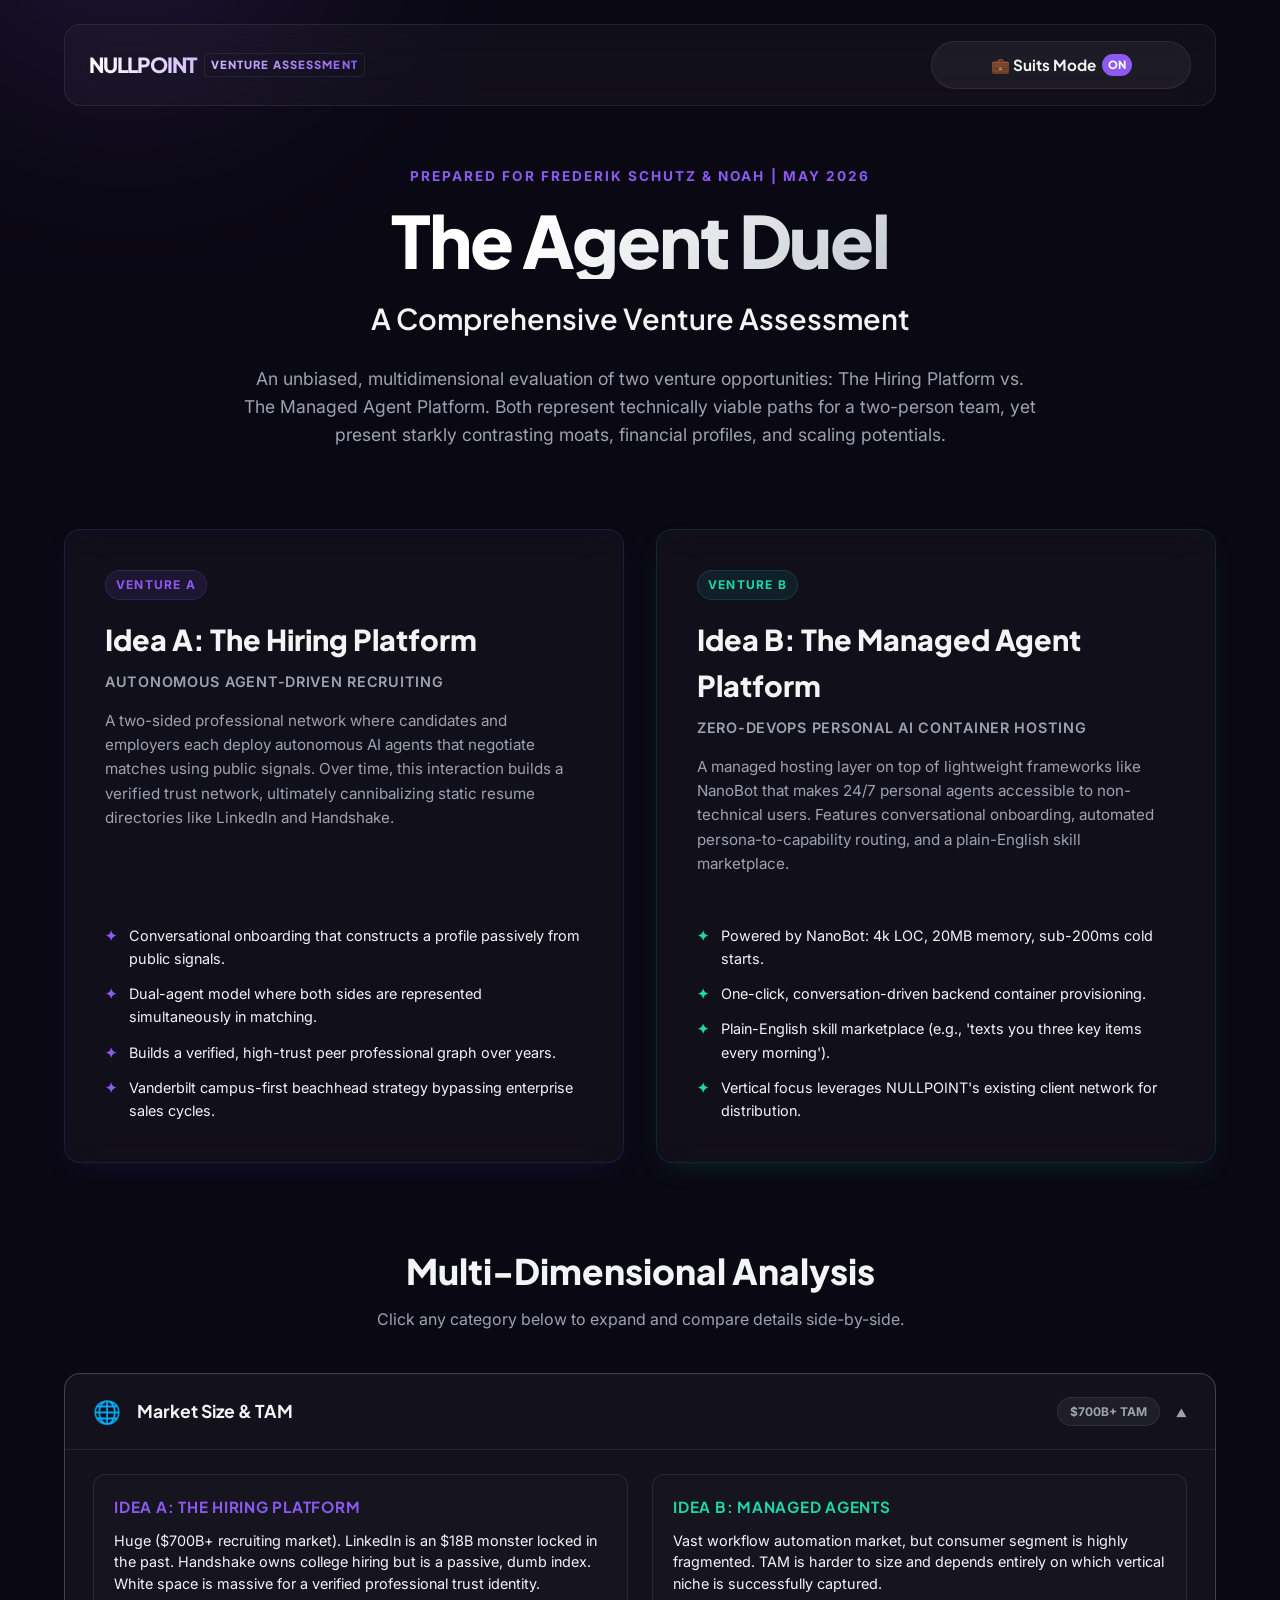
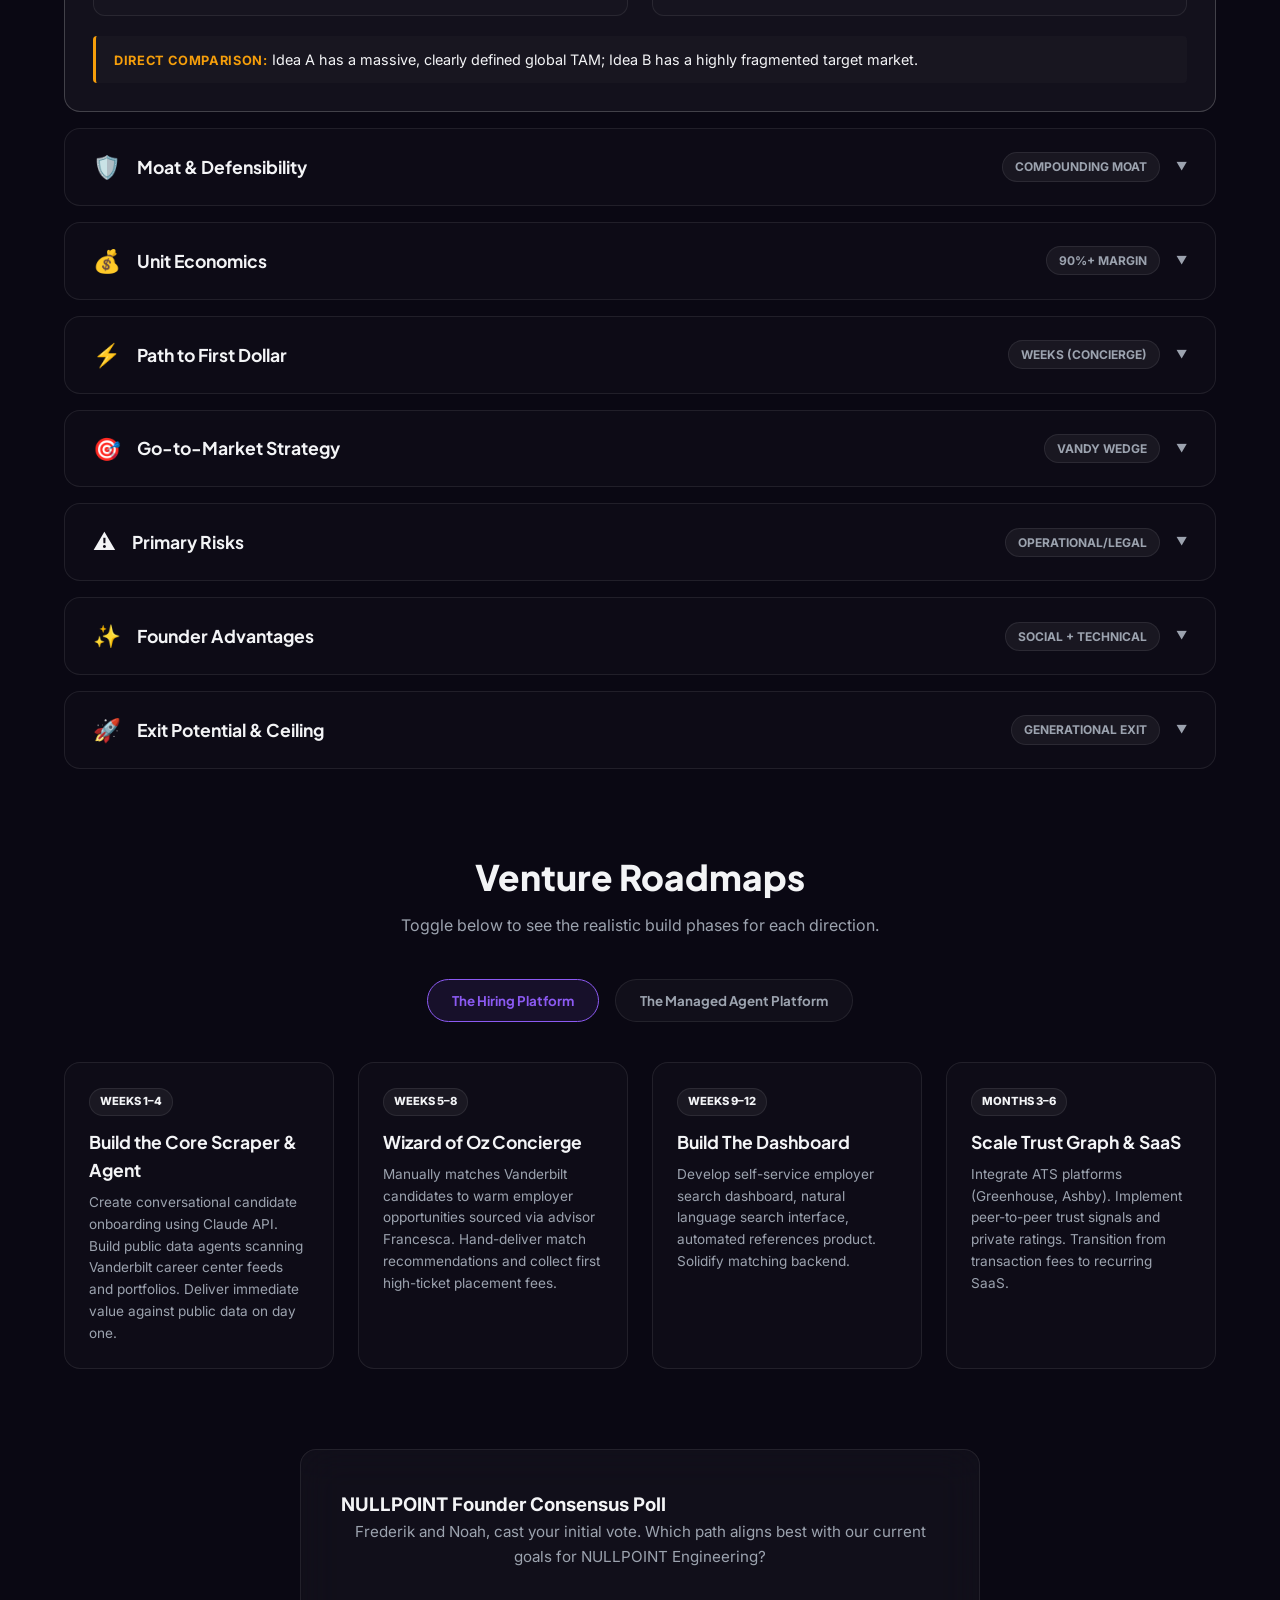
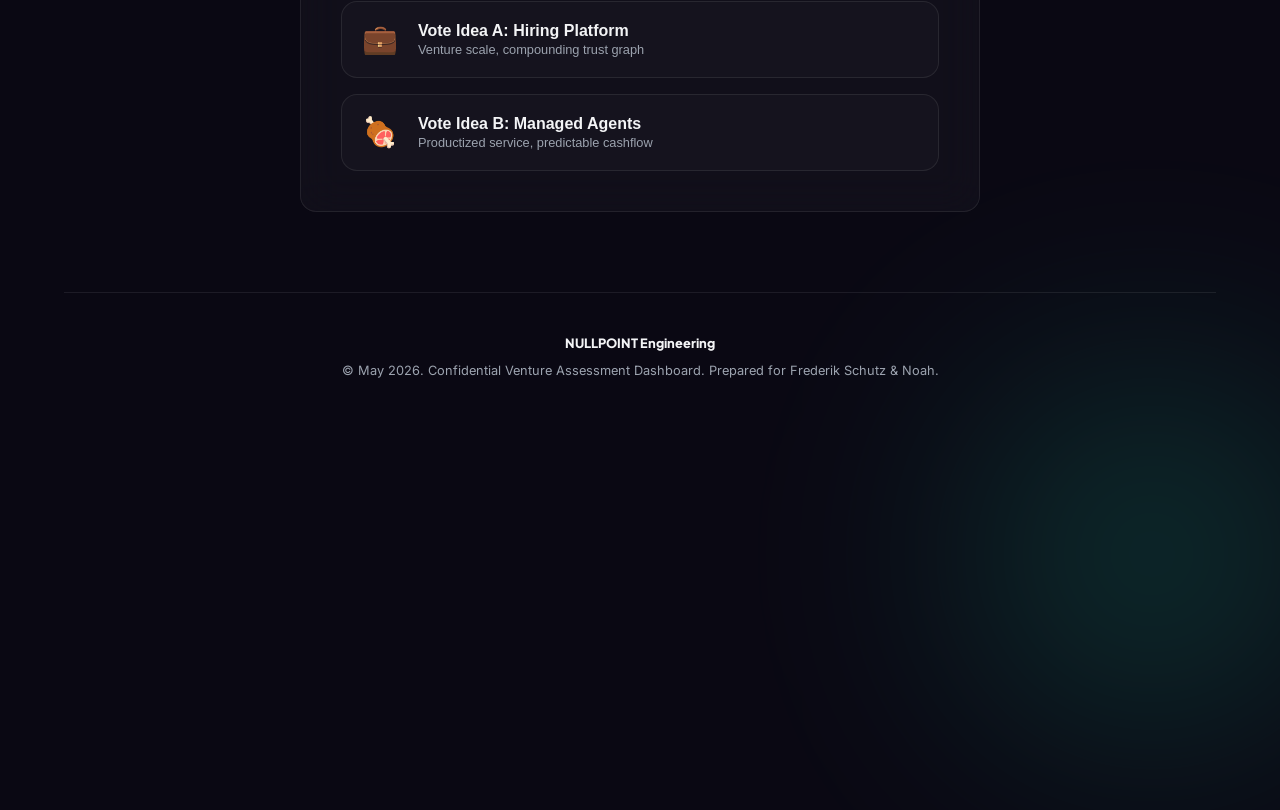
==== index.html @ 37211977 "Initial commit of interactive venture assessment dashboard" ====
<!DOCTYPE html>
<html lang="en">
<head>
  <meta charset="UTF-8">
  <meta name="viewport" content="width=device-width, initial-scale=1.0">
  <title>NULLPOINT | Venture Assessment Dashboard</title>
  <meta name="description" content="Confidential Venture Assessment Dashboard. Evaluating Idea A (The Hiring Platform) vs. Idea B (The Managed Agent Platform) for NULLPOINT Engineering.">
  
  <!-- Premium Google Fonts -->
  <link rel="preconnect" href="https://fonts.googleapis.com">
  <link rel="preconnect" href="https://fonts.gstatic.com" crossorigin>
  <link href="https://fonts.googleapis.com/css2?family=Inter:wght@400;500;600;700&family=Plus+Jakarta+Sans:wght@500;600;700;800&family=Space+Grotesk:wght@500;600;700&display=swap" rel="stylesheet">
  
  <!-- Main Stylesheet -->
  <link rel="stylesheet" href="style.css">
</head>
<body>

  <!-- Ambient Glow Orbs -->
  <div class="glow-orb glow-orb-1"></div>
  <div class="glow-orb glow-orb-2"></div>

  <div class="container">
    
    <!-- Top Header & Navigation -->
    <header class="glass">
      <div class="logo">
        NULLPOINT <span class="logo-tag">Venture Assessment</span>
      </div>
      
      <!-- Interactive Slider Toggle -->
      <div class="toggle-capsule" id="mode-toggle-btn" title="Toggle between Suits Mode and Caveman Mode">
        <div class="toggle-text" id="mode-toggle-text">
          💼 Suits Mode <span class="toggle-pill active">On</span>
        </div>
      </div>
    </header>

    <!-- Dynamic Hero Header -->
    <section class="hero">
      <div class="hero-meta" id="hero-meta">Prepared for Frederik & Noah | May 2026</div>
      <h1 id="hero-title">The Agent Duel</h1>
      <p class="hero-subtitle" id="hero-subtitle">A Comprehensive Venture Assessment</p>
      <p class="hero-desc" id="hero-desc">
        Evaluating the core differences between Idea A (The Hiring Platform) and Idea B (The Managed Agent Platform).
      </p>
    </section>

    <!-- Core Ideas Cards Grid -->
    <section class="venture-grid">
      
      <!-- Card A: Hiring Platform -->
      <div class="venture-card glass idea-a">
        <div class="card-header">
          <span class="venture-badge">Venture A</span>
          <h2 id="card-a-title">Idea A: The Hiring Platform</h2>
          <div class="tagline" id="card-a-tagline">Autonomous Recruiting Network</div>
          <p id="card-a-desc">Evaluating the direct matching network.</p>
        </div>
        <ul class="venture-bullets" id="card-a-bullets">
          <!-- Populated by JavaScript -->
        </ul>
      </div>

      <!-- Card B: Managed Agent Platform -->
      <div class="venture-card glass idea-b">
        <div class="card-header">
          <span class="venture-badge">Venture B</span>
          <h2 id="card-b-title">Idea B: Managed Agent Platform</h2>
          <div class="tagline" id="card-b-tagline">DevOps-Free AI Containers</div>
          <p id="card-b-desc">Evaluating the managed infrastructure runtime layer.</p>
        </div>
        <ul class="venture-bullets" id="card-b-bullets">
          <!-- Populated by JavaScript -->
        </ul>
      </div>

    </section>

    <!-- Interactive Comparison Matrix -->
    <section class="matrix-section">
      <div class="section-header">
        <h2>Multi-Dimensional Analysis</h2>
        <p>Click any category below to expand and compare details side-by-side.</p>
      </div>
      <div class="matrix-container" id="matrix-container">
        <!-- Rows populated dynamically by app.js -->
      </div>
    </section>

    <!-- Timeline Roadmaps Section -->
    <section class="timeline-section">
      <div class="section-header">
        <h2>Venture Roadmaps</h2>
        <p>Toggle below to see the realistic build phases for each direction.</p>
      </div>
      
      <!-- Timeline Switching Tabs -->
      <div class="timeline-tabs">
        <button class="tab-btn active" id="timeline-tab-a">The Hiring Platform</button>
        <button class="tab-btn" id="timeline-tab-b">The Managed Agent Platform</button>
      </div>

      <div class="timeline-container" id="timeline-container">
        <!-- Populated dynamically by app.js -->
      </div>
    </section>

    <!-- Founders Ballot Box -->
    <section class="poll-section glass" id="poll-container">
      <!-- Cast Vote UI populated dynamically by app.js -->
    </section>

    <!-- Professional Footer -->
    <footer>
      <div class="footer-logo">NULLPOINT Engineering</div>
      <p>&copy; May 2026. Confidential Venture Assessment Dashboard. Prepared for Frederik Schutz & Noah.</p>
    </footer>

  </div>

  <!-- Interactive Engine -->
  <script src="app.js"></script>
</body>
</html>
---- style.css ----
/* NULLPOINT Venture Assessment premium styling */
/* May 2026 - Confidential */

:root {
  --bg-primary: #0a0813;
  --bg-secondary: rgba(255, 255, 255, 0.03);
  --border-color: rgba(255, 255, 255, 0.08);
  
  --text-main: #f3f4f6;
  --text-muted: #9ca3af;
  
  /* HSL Tailored Brand Colors */
  --color-a-hue: 260; /* Deep Indigo/Violet for Hiring Agent */
  --color-a: hsl(var(--color-a-hue), 85%, 65%);
  --color-a-glow: hsla(var(--color-a-hue), 85%, 60%, 0.15);
  
  --color-b-hue: 165; /* Cyber Green/Teal for Managed Agents */
  --color-b: hsl(var(--color-b-hue), 75%, 48%);
  --color-b-glow: hsla(var(--color-b-hue), 75%, 48%, 0.15);
  
  --accent-color: #f59e0b; /* Golden Orange for highlights */
  --font-title: 'Plus Jakarta Sans', sans-serif;
  --font-body: 'Inter', sans-serif;
  
  --radius-std: 16px;
  --transition-fast: 0.2s ease;
  --transition-slow: 0.5s cubic-bezier(0.16, 1, 0.3, 1);
}

/* Caveman Theme Override Variables */
.caveman-active {
  --bg-primary: #15110e; /* Clay / charcoal stone */
  --text-main: #fbeee0; /* Bone / parchment white */
  --text-muted: #bda28b; /* Soil brown */
  --color-a: #ff6b35; /* Campfire Orange */
  --color-a-glow: rgba(255, 107, 53, 0.15);
  --color-b: #ffb627; /* Sun Gold */
  --color-b-glow: rgba(255, 182, 39, 0.15);
  --font-title: 'Space Grotesk', sans-serif;
  --radius-std: 24px 8px 32px 12px / 12px 32px 10px 28px; /* Rough hand-carved stone look */
}

* {
  box-sizing: border-box;
  margin: 0;
  padding: 0;
}

body {
  background-color: var(--bg-primary);
  color: var(--text-main);
  font-family: var(--font-body);
  line-height: 1.6;
  overflow-x: hidden;
  position: relative;
  transition: background-color var(--transition-slow), color var(--transition-slow);
}

/* Background Ambient Glows */
.glow-orb {
  position: absolute;
  width: 40vw;
  height: 40vw;
  border-radius: 50%;
  filter: blur(120px);
  z-index: -1;
  opacity: 0.3;
  pointer-events: none;
  transition: background var(--transition-slow), transform 15s infinite alternate;
}

.glow-orb-1 {
  top: -10%;
  left: -10%;
  background: radial-gradient(circle, var(--color-a) 0%, transparent 70%);
  animation: floatOrb1 20s infinite alternate;
}

.glow-orb-2 {
  bottom: -10%;
  right: -10%;
  background: radial-gradient(circle, var(--color-b) 0%, transparent 70%);
  animation: floatOrb2 20s infinite alternate;
}

@keyframes floatOrb1 {
  0% { transform: translate(0, 0) scale(1); }
  100% { transform: translate(5vw, 5vh) scale(1.1); }
}

@keyframes floatOrb2 {
  0% { transform: translate(0, 0) scale(1); }
  100% { transform: translate(-5vw, -5vh) scale(1.1); }
}

/* Glassmorphism Class */
.glass {
  background: var(--bg-secondary);
  backdrop-filter: blur(20px);
  -webkit-backdrop-filter: blur(20px);
  border: 1px solid var(--border-color);
}

/* Container */
.container {
  max-width: 1200px;
  margin: 0 auto;
  padding: 24px;
  position: relative;
}

/* Header & Toggle */
header {
  display: flex;
  justify-content: space-between;
  align-items: center;
  margin-bottom: 60px;
  padding: 16px 24px;
  border-radius: var(--radius-std);
  transition: all var(--transition-slow);
}

.logo {
  font-family: var(--font-title);
  font-weight: 800;
  letter-spacing: -0.05em;
  font-size: 1.3rem;
  background: linear-gradient(90deg, #fff, var(--color-a));
  -webkit-background-clip: text;
  -webkit-text-fill-color: transparent;
  display: flex;
  align-items: center;
  gap: 8px;
}

.logo-tag {
  font-size: 0.7rem;
  text-transform: uppercase;
  letter-spacing: 0.1em;
  color: var(--text-muted);
  border: 1px solid var(--border-color);
  padding: 2px 6px;
  border-radius: 4px;
}

/* Interactive Slider Toggle */
.toggle-capsule {
  position: relative;
  background: rgba(255, 255, 255, 0.05);
  border: 1px solid var(--border-color);
  padding: 4px;
  border-radius: 40px;
  cursor: pointer;
  display: flex;
  align-items: center;
  justify-content: space-between;
  width: 260px;
  height: 48px;
  user-select: none;
  transition: border-color var(--transition-fast);
}

.toggle-capsule:hover {
  border-color: rgba(255, 255, 255, 0.2);
}

.toggle-text {
  width: 100%;
  text-align: center;
  font-family: var(--font-title);
  font-weight: 700;
  font-size: 0.95rem;
  z-index: 2;
  color: var(--text-main);
  display: flex;
  align-items: center;
  justify-content: center;
  gap: 6px;
}

.toggle-pill {
  font-size: 0.7rem;
  text-transform: uppercase;
  background: var(--color-a);
  color: #fff;
  padding: 2px 6px;
  border-radius: 20px;
  font-weight: 800;
  animation: pulseGlow 2s infinite alternate;
}

.toggle-pill.caveman {
  background: var(--color-a);
  box-shadow: 0 0 10px var(--color-a-glow);
}

@keyframes pulseGlow {
  0% { box-shadow: 0 0 5px rgba(255,255,255,0.2); }
  100% { box-shadow: 0 0 15px rgba(255,255,255,0.5); }
}

/* Hero Section */
.hero {
  text-align: center;
  margin-bottom: 80px;
  animation: fadeIn 0.8s ease-out;
}

.hero-meta {
  font-size: 0.85rem;
  text-transform: uppercase;
  letter-spacing: 0.15em;
  color: var(--color-a);
  font-weight: 700;
  margin-bottom: 12px;
}

.hero h1 {
  font-family: var(--font-title);
  font-size: clamp(2.5rem, 6vw, 4.5rem);
  font-weight: 900;
  line-height: 1.1;
  letter-spacing: -0.03em;
  margin-bottom: 16px;
  background: linear-gradient(135deg, #fff 40%, var(--text-muted));
  -webkit-background-clip: text;
  -webkit-text-fill-color: transparent;
  transition: all var(--transition-slow);
}

.caveman-active .hero h1 {
  background: linear-gradient(135deg, #fbeee0 30%, #a48166);
  -webkit-background-clip: text;
  -webkit-text-fill-color: transparent;
  transform: rotate(-1deg);
}

.hero-subtitle {
  font-family: var(--font-title);
  font-size: clamp(1.2rem, 3vw, 1.8rem);
  font-weight: 600;
  color: var(--text-main);
  margin-bottom: 24px;
}

.hero-desc {
  max-width: 800px;
  margin: 0 auto;
  font-size: 1.1rem;
  color: var(--text-muted);
}

/* Dual Venture Cards Showcase */
.venture-grid {
  display: grid;
  grid-template-columns: repeat(auto-fit, minmax(300px, 1fr));
  gap: 32px;
  margin-bottom: 80px;
}

.venture-card {
  border-radius: var(--radius-std);
  padding: 40px;
  position: relative;
  overflow: hidden;
  transition: transform var(--transition-slow), border-color var(--transition-fast), box-shadow var(--transition-slow);
  display: flex;
  flex-direction: column;
  justify-content: space-between;
}

.venture-card:hover {
  transform: translateY(-8px);
}

.venture-card.idea-a {
  border-color: rgba(139, 92, 246, 0.15);
  box-shadow: 0 10px 30px -10px var(--color-a-glow);
}

.venture-card.idea-a:hover {
  border-color: rgba(139, 92, 246, 0.4);
  box-shadow: 0 20px 40px -10px rgba(139, 92, 246, 0.25);
}

.venture-card.idea-b {
  border-color: rgba(20, 184, 166, 0.15);
  box-shadow: 0 10px 30px -10px var(--color-b-glow);
}

.venture-card.idea-b:hover {
  border-color: rgba(20, 184, 166, 0.4);
  box-shadow: 0 20px 40px -10px rgba(20, 184, 166, 0.25);
}

.card-header {
  margin-bottom: 24px;
}

.venture-badge {
  font-size: 0.75rem;
  text-transform: uppercase;
  letter-spacing: 0.1em;
  padding: 4px 10px;
  border-radius: 30px;
  font-weight: 700;
  display: inline-block;
  margin-bottom: 16px;
}

.idea-a .venture-badge {
  background: rgba(139, 92, 246, 0.1);
  color: var(--color-a);
  border: 1px solid rgba(139, 92, 246, 0.2);
}

.idea-b .venture-badge {
  background: rgba(20, 184, 166, 0.1);
  color: var(--color-b);
  border: 1px solid rgba(20, 184, 166, 0.2);
}

.venture-card h2 {
  font-family: var(--font-title);
  font-size: 1.8rem;
  font-weight: 800;
  margin-bottom: 8px;
}

.venture-card .tagline {
  font-size: 0.9rem;
  font-weight: 600;
  color: var(--text-muted);
  text-transform: uppercase;
  letter-spacing: 0.05em;
  margin-bottom: 16px;
}

.venture-card p {
  color: var(--text-muted);
  margin-bottom: 24px;
  font-size: 0.95rem;
}

.venture-bullets {
  list-style: none;
  display: flex;
  flex-direction: column;
  gap: 12px;
}

.venture-bullets li {
  position: relative;
  padding-left: 24px;
  font-size: 0.9rem;
  color: var(--text-main);
}

.venture-bullets li::before {
  content: "✦";
  position: absolute;
  left: 0;
  font-weight: 900;
}

.idea-a .venture-bullets li::before {
  color: var(--color-a);
}

.idea-b .venture-bullets li::before {
  color: var(--color-b);
}

.caveman-active .venture-bullets li::before {
  content: "🦴";
  font-size: 0.8rem;
}

/* SECTION HEADERS */
.section-header {
  text-align: center;
  margin-bottom: 40px;
}

.section-header h2 {
  font-family: var(--font-title);
  font-size: 2.2rem;
  font-weight: 800;
  margin-bottom: 8px;
}

.section-header p {
  color: var(--text-muted);
  font-size: 1rem;
}

/* Interactive Comparison Matrix */
.matrix-section {
  margin-bottom: 80px;
}

.matrix-container {
  display: flex;
  flex-direction: column;
  gap: 16px;
}

.matrix-row {
  border-radius: var(--radius-std);
  overflow: hidden;
  border: 1px solid var(--border-color);
  background: rgba(255, 255, 255, 0.015);
  transition: all var(--transition-fast);
}

.matrix-row:hover {
  background: rgba(255, 255, 255, 0.03);
  border-color: rgba(255, 255, 255, 0.15);
}

.matrix-row-header {
  display: flex;
  justify-content: space-between;
  align-items: center;
  padding: 20px 28px;
  cursor: pointer;
  user-select: none;
}

.matrix-row-title {
  display: flex;
  align-items: center;
  gap: 16px;
}

.matrix-icon {
  font-size: 1.4rem;
}

.matrix-row-title h4 {
  font-family: var(--font-title);
  font-size: 1.1rem;
  font-weight: 700;
}

.matrix-row-indicators {
  display: flex;
  align-items: center;
  gap: 16px;
}

.indicator-badge {
  font-size: 0.75rem;
  font-weight: 700;
  padding: 4px 12px;
  border-radius: 20px;
  background: rgba(255, 255, 255, 0.05);
  border: 1px solid var(--border-color);
  color: var(--text-muted);
  text-transform: uppercase;
}

.chevron {
  font-size: 0.7rem;
  color: var(--text-muted);
  transition: transform var(--transition-fast);
}

/* Expand Matrix State */
.matrix-row.open {
  border-color: rgba(255, 255, 255, 0.2);
  background: rgba(255, 255, 255, 0.04);
}

.matrix-row.open .chevron {
  transform: rotate(180deg);
}

.matrix-row-content {
  display: none;
  padding: 0 28px 28px 28px;
  border-top: 1px solid var(--border-color);
  animation: slideDown 0.25s cubic-bezier(0.16, 1, 0.3, 1);
}

.matrix-row.open .matrix-row-content {
  display: block;
}

@keyframes slideDown {
  from { opacity: 0; transform: translateY(-10px); }
  to { opacity: 1; transform: translateY(0); }
}

.matrix-comparison-grid {
  display: grid;
  grid-template-columns: 1fr 1fr;
  gap: 24px;
  margin-top: 24px;
  margin-bottom: 20px;
}

@media (max-width: 768px) {
  .matrix-comparison-grid {
    grid-template-columns: 1fr;
  }
}

.comparison-card {
  padding: 20px;
  border-radius: calc(var(--radius-std) - 4px);
  background: rgba(255, 255, 255, 0.015);
  border: 1px solid var(--border-color);
}

.comparison-card h5 {
  font-family: var(--font-title);
  font-size: 0.95rem;
  font-weight: 700;
  margin-bottom: 10px;
  text-transform: uppercase;
  letter-spacing: 0.05em;
}

.idea-a-detail h5 {
  color: var(--color-a);
}

.idea-b-detail h5 {
  color: var(--color-b);
}

.comparison-card p {
  font-size: 0.9rem;
  color: var(--text-main);
  line-height: 1.5;
}

.matrix-row-verdict {
  font-size: 0.9rem;
  padding: 12px 18px;
  background: rgba(255, 255, 255, 0.02);
  border-left: 3px solid var(--accent-color);
  border-radius: 4px;
}

.matrix-row-verdict strong {
  color: var(--accent-color);
  text-transform: uppercase;
  font-size: 0.8rem;
  letter-spacing: 0.05em;
}

.caveman-active .matrix-row-verdict {
  border-left-color: var(--color-a);
}

/* Timeline/Roadmap Section */
.timeline-section {
  margin-bottom: 80px;
}

.timeline-tabs {
  display: flex;
  justify-content: center;
  gap: 16px;
  margin-bottom: 40px;
}

.tab-btn {
  background: rgba(255, 255, 255, 0.03);
  border: 1px solid var(--border-color);
  padding: 12px 24px;
  border-radius: 30px;
  color: var(--text-muted);
  font-family: var(--font-title);
  font-weight: 700;
  cursor: pointer;
  transition: all var(--transition-fast);
}

.tab-btn:hover {
  color: var(--text-main);
  border-color: rgba(255,255,255,0.2);
}

.tab-btn.active#timeline-tab-a {
  background: rgba(139, 92, 246, 0.1);
  color: var(--color-a);
  border-color: var(--color-a);
}

.tab-btn.active#timeline-tab-b {
  background: rgba(20, 184, 166, 0.1);
  color: var(--color-b);
  border-color: var(--color-b);
}

.timeline-container {
  display: grid;
  grid-template-columns: repeat(auto-fit, minmax(240px, 1fr));
  gap: 24px;
}

.timeline-card {
  padding: 24px;
  border-radius: var(--radius-std);
  background: rgba(255, 255, 255, 0.02);
  border: 1px solid var(--border-color);
  position: relative;
  animation: fadeInUp 0.5s ease-out forwards;
  opacity: 0;
}

@keyframes fadeInUp {
  from { opacity: 0; transform: translateY(20px); }
  to { opacity: 1; transform: translateY(0); }
}

.timeline-badge {
  font-size: 0.7rem;
  font-weight: 800;
  text-transform: uppercase;
  background: rgba(255, 255, 255, 0.05);
  border: 1px solid var(--border-color);
  padding: 4px 10px;
  border-radius: 20px;
  display: inline-block;
  margin-bottom: 12px;
}

.timeline-card h3 {
  font-family: var(--font-title);
  font-size: 1.1rem;
  font-weight: 700;
  margin-bottom: 8px;
}

.timeline-card p {
  font-size: 0.85rem;
  color: var(--text-muted);
}

/* Founders Poll Section */
.poll-section {
  max-width: 680px;
  margin: 0 auto 80px auto;
  border-radius: var(--radius-std);
  padding: 40px;
}

.poll-container h3 {
  font-family: var(--font-title);
  font-size: 1.5rem;
  font-weight: 800;
  text-align: center;
  margin-bottom: 8px;
}

.poll-desc {
  text-align: center;
  font-size: 0.95rem;
  color: var(--text-muted);
  margin-bottom: 32px;
}

.poll-actions {
  display: flex;
  flex-direction: column;
  gap: 16px;
}

.poll-btn {
  background: rgba(255, 255, 255, 0.02);
  border: 1px solid var(--border-color);
  border-radius: var(--radius-std);
  padding: 20px;
  display: flex;
  align-items: center;
  gap: 20px;
  cursor: pointer;
  text-align: left;
  transition: all var(--transition-fast);
}

.poll-btn:hover {
  background: rgba(255, 255, 255, 0.05);
}

.poll-btn.option-a:hover {
  border-color: var(--color-a);
  box-shadow: 0 0 20px var(--color-a-glow);
}

.poll-btn.option-b:hover {
  border-color: var(--color-b);
  box-shadow: 0 0 20px var(--color-b-glow);
}

.btn-icon {
  font-size: 1.8rem;
}

.btn-text {
  display: flex;
  flex-direction: column;
}

.btn-text strong {
  font-size: 1rem;
  font-weight: 700;
  color: var(--text-main);
  margin-bottom: 2px;
}

.btn-text small {
  font-size: 0.8rem;
  color: var(--text-muted);
}

/* Poll Results State */
.poll-results {
  display: flex;
  flex-direction: column;
  gap: 20px;
}

.result-bar-group {
  display: flex;
  flex-direction: column;
  gap: 8px;
}

.result-label {
  display: flex;
  justify-content: space-between;
  font-size: 0.95rem;
}

.progress-bar-container {
  height: 12px;
  border-radius: 6px;
  background: rgba(255, 255, 255, 0.05);
  overflow: hidden;
  position: relative;
}

.progress-bar-fill {
  height: 100%;
  border-radius: 6px;
  transition: width 1s cubic-bezier(0.16, 1, 0.3, 1);
}

.progress-bar-container.idea-a .progress-bar-fill {
  background: var(--color-a);
  box-shadow: 0 0 10px var(--color-a-glow);
}

.progress-bar-container.idea-b .progress-bar-fill {
  background: var(--color-b);
  box-shadow: 0 0 10px var(--color-b-glow);
}

.secondary-btn {
  background: transparent;
  border: 1px solid var(--border-color);
  padding: 10px 20px;
  border-radius: 20px;
  color: var(--text-muted);
  font-family: var(--font-title);
  font-weight: 700;
  font-size: 0.85rem;
  align-self: center;
  cursor: pointer;
  margin-top: 16px;
  transition: all var(--transition-fast);
}

.secondary-btn:hover {
  color: var(--text-main);
  border-color: rgba(255,255,255,0.2);
}

/* Transition pop class */
.mode-transitioning {
  opacity: 0.8;
  filter: blur(2px);
  transition: all 0.2s ease;
}

/* Footer styling */
footer {
  text-align: center;
  padding: 40px 0;
  border-top: 1px solid var(--border-color);
  color: var(--text-muted);
  font-size: 0.8rem;
}

.footer-logo {
  font-family: var(--font-title);
  font-weight: 800;
  color: var(--text-main);
  margin-bottom: 8px;
}
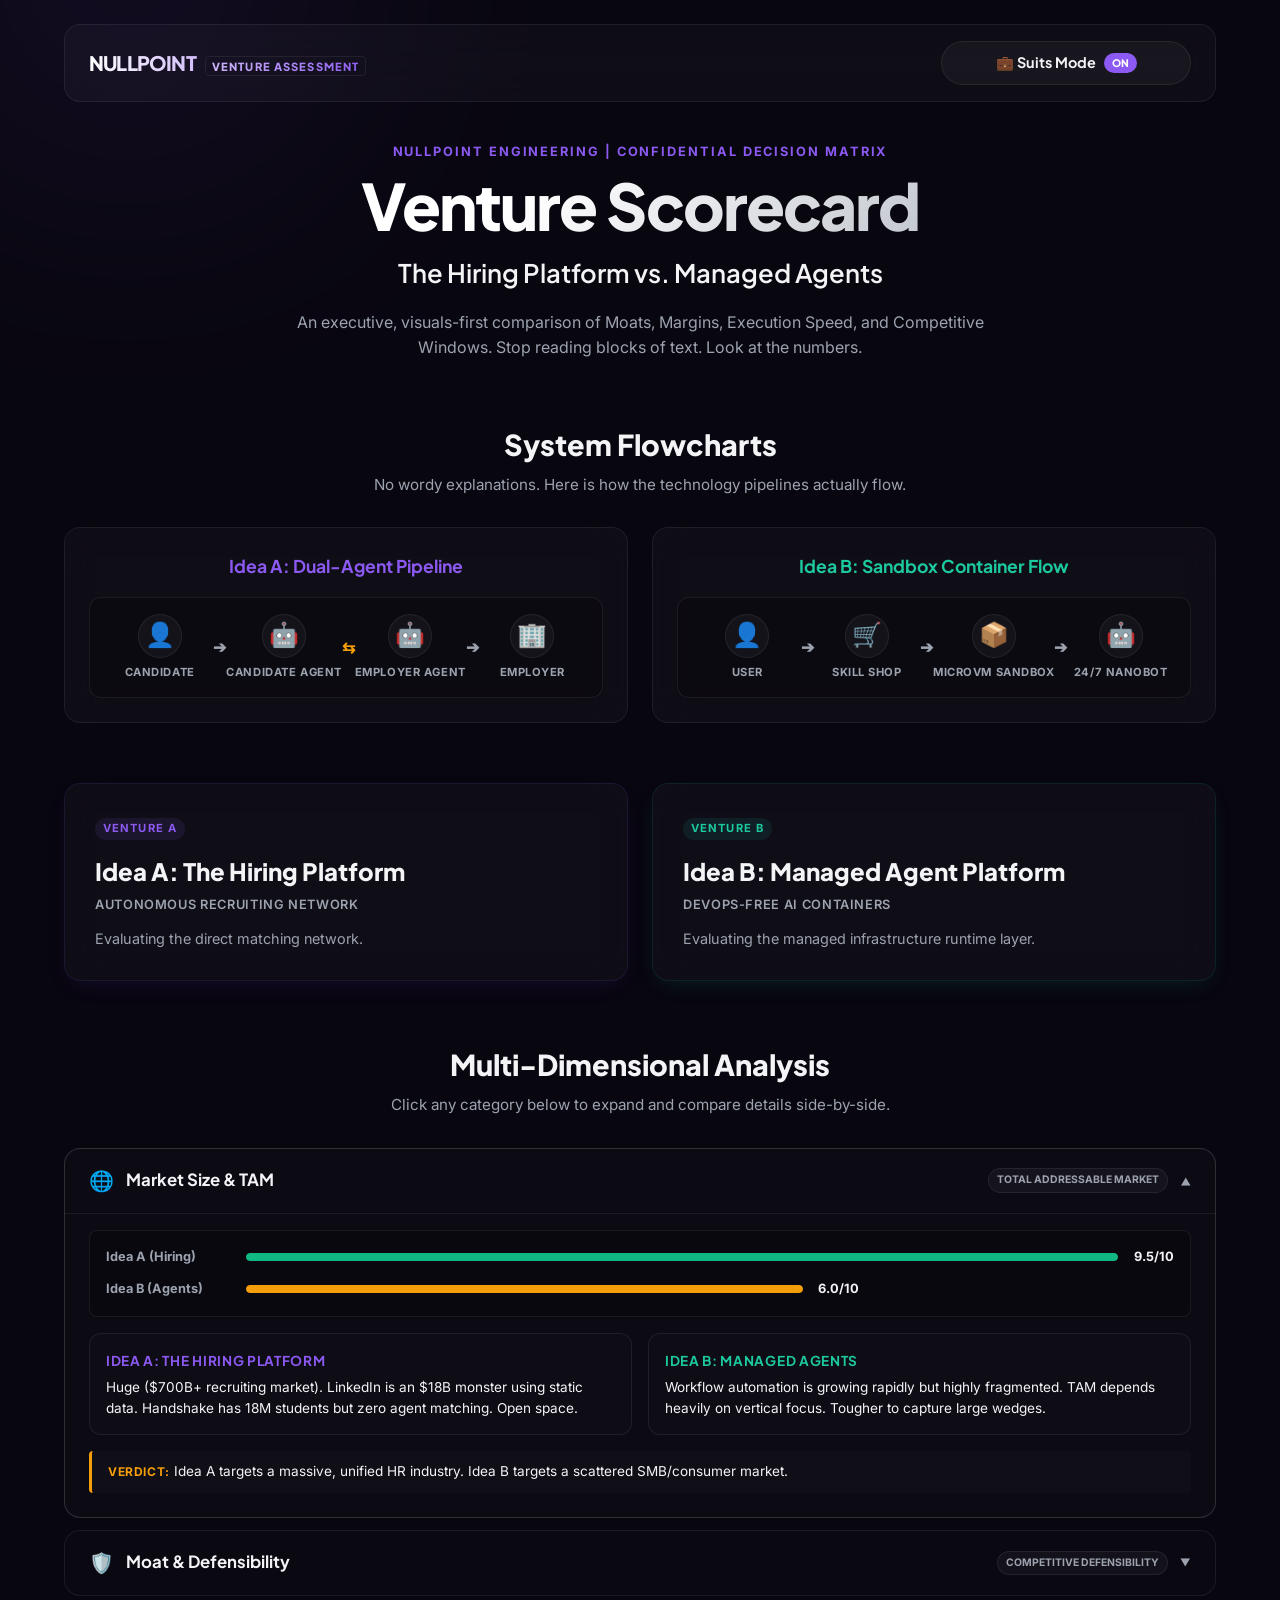
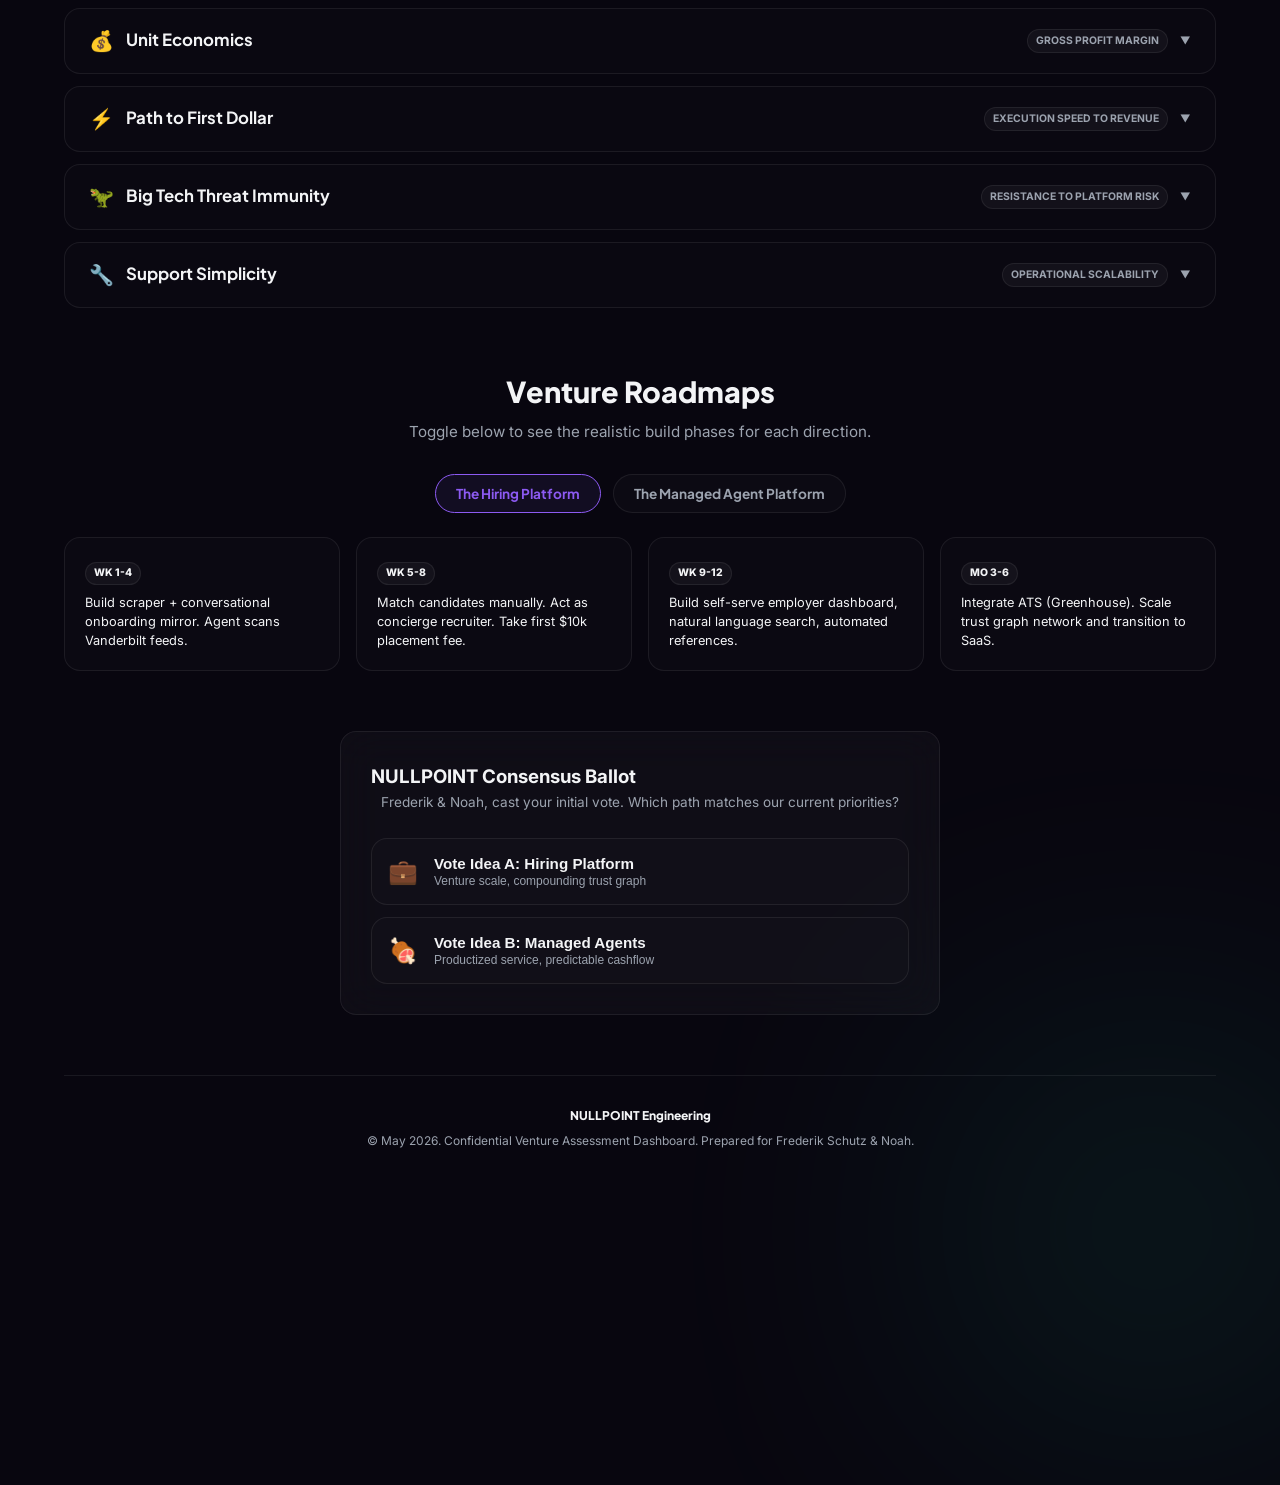
==== commit 34bc3c09: "Refactor to visual scorecard layout with graphic rating charts and system pipelines" ====
--- a/index.html
+++ b/index.html
@@ -3,7 +3,7 @@
 <head>
   <meta charset="UTF-8">
   <meta name="viewport" content="width=device-width, initial-scale=1.0">
-  <title>NULLPOINT | Venture Assessment Dashboard</title>
+  <title>NULLPOINT | Venture Scorecard</title>
   <meta name="description" content="Confidential Venture Assessment Dashboard. Evaluating Idea A (The Hiring Platform) vs. Idea B (The Managed Agent Platform) for NULLPOINT Engineering.">
   
   <!-- Premium Google Fonts -->
@@ -39,14 +39,76 @@
     <!-- Dynamic Hero Header -->
     <section class="hero">
       <div class="hero-meta" id="hero-meta">Prepared for Frederik & Noah | May 2026</div>
-      <h1 id="hero-title">The Agent Duel</h1>
-      <p class="hero-subtitle" id="hero-subtitle">A Comprehensive Venture Assessment</p>
+      <h1 id="hero-title">Venture Scorecard</h1>
+      <p class="hero-subtitle" id="hero-subtitle">The Hiring Platform vs. Managed Agents</p>
       <p class="hero-desc" id="hero-desc">
-        Evaluating the core differences between Idea A (The Hiring Platform) and Idea B (The Managed Agent Platform).
+        An executive, visuals-first comparison. Stop reading blocks of text. Look at the numbers.
       </p>
     </section>
 
-    <!-- Core Ideas Cards Grid -->
+    <!-- Visual Architecture Section -->
+    <section class="architecture-section">
+      <div class="section-header">
+        <h2>System Flowcharts</h2>
+        <p>No wordy explanations. Here is how the technology pipelines actually flow.</p>
+      </div>
+      
+      <div class="architecture-grid">
+        <!-- Flow A -->
+        <div class="architecture-card glass idea-a">
+          <h3>Idea A: Dual-Agent Pipeline</h3>
+          <div class="flow-container">
+            <div class="flow-step">
+              <span class="step-icon">👤</span>
+              <span class="step-name">Candidate</span>
+            </div>
+            <div class="flow-arrow">➔</div>
+            <div class="flow-step">
+              <span class="step-icon">🤖</span>
+              <span class="step-name">Candidate Agent</span>
+            </div>
+            <div class="flow-arrow bidirectional">⇆</div>
+            <div class="flow-step">
+              <span class="step-icon">🤖</span>
+              <span class="step-name">Employer Agent</span>
+            </div>
+            <div class="flow-arrow">➔</div>
+            <div class="flow-step">
+              <span class="step-icon">🏢</span>
+              <span class="step-name">Employer</span>
+            </div>
+          </div>
+        </div>
+
+        <!-- Flow B -->
+        <div class="architecture-card glass idea-b">
+          <h3>Idea B: Sandbox Container Flow</h3>
+          <div class="flow-container">
+            <div class="flow-step">
+              <span class="step-icon">👤</span>
+              <span class="step-name">User</span>
+            </div>
+            <div class="flow-arrow">➔</div>
+            <div class="flow-step">
+              <span class="step-icon">🛒</span>
+              <span class="step-name">Skill Shop</span>
+            </div>
+            <div class="flow-arrow">➔</div>
+            <div class="flow-step">
+              <span class="step-icon">📦</span>
+              <span class="step-name">MicroVM Sandbox</span>
+            </div>
+            <div class="flow-arrow">➔</div>
+            <div class="flow-step">
+              <span class="step-icon">🤖</span>
+              <span class="step-name">24/7 NanoBot</span>
+            </div>
+          </div>
+        </div>
+      </div>
+    </section>
+
+    <!-- Side-by-Side Venture Overviews -->
     <section class="venture-grid">
       
       <!-- Card A: Hiring Platform -->
--- a/style.css
+++ b/style.css
@@ -1,24 +1,24 @@
 /* NULLPOINT Venture Assessment premium styling */
-/* May 2026 - Confidential */
+/* Focus: High-visuals, interactive scorecards, zero AI wordiness */
 
 :root {
-  --bg-primary: #0a0813;
+  --bg-primary: #08060f;
   --bg-secondary: rgba(255, 255, 255, 0.03);
-  --border-color: rgba(255, 255, 255, 0.08);
+  --border-color: rgba(255, 255, 255, 0.07);
   
   --text-main: #f3f4f6;
   --text-muted: #9ca3af;
   
   /* HSL Tailored Brand Colors */
-  --color-a-hue: 260; /* Deep Indigo/Violet for Hiring Agent */
+  --color-a-hue: 260; /* Deep Violet for Hiring Platform */
   --color-a: hsl(var(--color-a-hue), 85%, 65%);
   --color-a-glow: hsla(var(--color-a-hue), 85%, 60%, 0.15);
   
-  --color-b-hue: 165; /* Cyber Green/Teal for Managed Agents */
-  --color-b: hsl(var(--color-b-hue), 75%, 48%);
-  --color-b-glow: hsla(var(--color-b-hue), 75%, 48%, 0.15);
+  --color-b-hue: 165; /* Cyber Teal for Managed Agents */
+  --color-b: hsl(var(--color-b-hue), 75%, 45%);
+  --color-b-glow: hsla(var(--color-b-hue), 75%, 45%, 0.15);
   
-  --accent-color: #f59e0b; /* Golden Orange for highlights */
+  --accent-color: #f59e0b;
   --font-title: 'Plus Jakarta Sans', sans-serif;
   --font-body: 'Inter', sans-serif;
   
@@ -29,15 +29,15 @@
 
 /* Caveman Theme Override Variables */
 .caveman-active {
-  --bg-primary: #15110e; /* Clay / charcoal stone */
-  --text-main: #fbeee0; /* Bone / parchment white */
-  --text-muted: #bda28b; /* Soil brown */
-  --color-a: #ff6b35; /* Campfire Orange */
-  --color-a-glow: rgba(255, 107, 53, 0.15);
-  --color-b: #ffb627; /* Sun Gold */
-  --color-b-glow: rgba(255, 182, 39, 0.15);
+  --bg-primary: #14100e; /* Raw stone grey-clay */
+  --text-main: #fbeee0; /* Bone white */
+  --text-muted: #a48166; /* Clay soil */
+  --color-a: #ff5722; /* Primal Fire Orange */
+  --color-a-glow: rgba(255, 87, 34, 0.2);
+  --color-b: #ffb300; /* Sun Gold */
+  --color-b-glow: rgba(255, 179, 0, 0.2);
   --font-title: 'Space Grotesk', sans-serif;
-  --radius-std: 24px 8px 32px 12px / 12px 32px 10px 28px; /* Rough hand-carved stone look */
+  --radius-std: 20px 8px 24px 10px / 10px 24px 8px 20px; /* Rough hand-carved look */
 }
 
 * {
@@ -62,38 +62,25 @@
   width: 40vw;
   height: 40vw;
   border-radius: 50%;
-  filter: blur(120px);
+  filter: blur(140px);
   z-index: -1;
-  opacity: 0.3;
+  opacity: 0.25;
   pointer-events: none;
-  transition: background var(--transition-slow), transform 15s infinite alternate;
+  transition: background var(--transition-slow);
 }
 
 .glow-orb-1 {
   top: -10%;
   left: -10%;
   background: radial-gradient(circle, var(--color-a) 0%, transparent 70%);
-  animation: floatOrb1 20s infinite alternate;
 }
 
 .glow-orb-2 {
   bottom: -10%;
   right: -10%;
   background: radial-gradient(circle, var(--color-b) 0%, transparent 70%);
-  animation: floatOrb2 20s infinite alternate;
-}
-
-@keyframes floatOrb1 {
-  0% { transform: translate(0, 0) scale(1); }
-  100% { transform: translate(5vw, 5vh) scale(1.1); }
-}
-
-@keyframes floatOrb2 {
-  0% { transform: translate(0, 0) scale(1); }
-  100% { transform: translate(-5vw, -5vh) scale(1.1); }
-}
-
-/* Glassmorphism Class */
+}
+
 .glass {
   background: var(--bg-secondary);
   backdrop-filter: blur(20px);
@@ -101,7 +88,6 @@
   border: 1px solid var(--border-color);
 }
 
-/* Container */
 .container {
   max-width: 1200px;
   margin: 0 auto;
@@ -109,28 +95,24 @@
   position: relative;
 }
 
-/* Header & Toggle */
+/* Header */
 header {
   display: flex;
   justify-content: space-between;
   align-items: center;
-  margin-bottom: 60px;
+  margin-bottom: 40px;
   padding: 16px 24px;
   border-radius: var(--radius-std);
-  transition: all var(--transition-slow);
 }
 
 .logo {
   font-family: var(--font-title);
   font-weight: 800;
-  letter-spacing: -0.05em;
-  font-size: 1.3rem;
+  letter-spacing: -0.04em;
+  font-size: 1.25rem;
   background: linear-gradient(90deg, #fff, var(--color-a));
   -webkit-background-clip: text;
   -webkit-text-fill-color: transparent;
-  display: flex;
-  align-items: center;
-  gap: 8px;
 }
 
 .logo-tag {
@@ -141,27 +123,26 @@
   border: 1px solid var(--border-color);
   padding: 2px 6px;
   border-radius: 4px;
-}
-
-/* Interactive Slider Toggle */
+  margin-left: 6px;
+}
+
+/* Toggles */
 .toggle-capsule {
-  position: relative;
-  background: rgba(255, 255, 255, 0.05);
+  background: rgba(255, 255, 255, 0.04);
   border: 1px solid var(--border-color);
   padding: 4px;
   border-radius: 40px;
   cursor: pointer;
   display: flex;
   align-items: center;
-  justify-content: space-between;
-  width: 260px;
-  height: 48px;
+  width: 250px;
+  height: 44px;
   user-select: none;
   transition: border-color var(--transition-fast);
 }
 
 .toggle-capsule:hover {
-  border-color: rgba(255, 255, 255, 0.2);
+  border-color: rgba(255, 255, 255, 0.15);
 }
 
 .toggle-text {
@@ -169,63 +150,48 @@
   text-align: center;
   font-family: var(--font-title);
   font-weight: 700;
-  font-size: 0.95rem;
-  z-index: 2;
-  color: var(--text-main);
+  font-size: 0.9rem;
   display: flex;
   align-items: center;
   justify-content: center;
-  gap: 6px;
+  gap: 8px;
 }
 
 .toggle-pill {
-  font-size: 0.7rem;
+  font-size: 0.65rem;
   text-transform: uppercase;
   background: var(--color-a);
   color: #fff;
-  padding: 2px 6px;
+  padding: 2px 8px;
   border-radius: 20px;
   font-weight: 800;
-  animation: pulseGlow 2s infinite alternate;
-}
-
-.toggle-pill.caveman {
-  background: var(--color-a);
-  box-shadow: 0 0 10px var(--color-a-glow);
-}
-
-@keyframes pulseGlow {
-  0% { box-shadow: 0 0 5px rgba(255,255,255,0.2); }
-  100% { box-shadow: 0 0 15px rgba(255,255,255,0.5); }
 }
 
 /* Hero Section */
 .hero {
   text-align: center;
-  margin-bottom: 80px;
-  animation: fadeIn 0.8s ease-out;
+  margin-bottom: 60px;
 }
 
 .hero-meta {
-  font-size: 0.85rem;
+  font-size: 0.8rem;
   text-transform: uppercase;
   letter-spacing: 0.15em;
   color: var(--color-a);
   font-weight: 700;
-  margin-bottom: 12px;
+  margin-bottom: 8px;
 }
 
 .hero h1 {
   font-family: var(--font-title);
-  font-size: clamp(2.5rem, 6vw, 4.5rem);
+  font-size: clamp(2.2rem, 5vw, 4rem);
   font-weight: 900;
   line-height: 1.1;
   letter-spacing: -0.03em;
-  margin-bottom: 16px;
+  margin-bottom: 12px;
   background: linear-gradient(135deg, #fff 40%, var(--text-muted));
   -webkit-background-clip: text;
   -webkit-text-fill-color: transparent;
-  transition: all var(--transition-slow);
 }
 
 .caveman-active .hero h1 {
@@ -237,192 +203,227 @@
 
 .hero-subtitle {
   font-family: var(--font-title);
-  font-size: clamp(1.2rem, 3vw, 1.8rem);
+  font-size: clamp(1.1rem, 2.5vw, 1.6rem);
   font-weight: 600;
   color: var(--text-main);
-  margin-bottom: 24px;
+  margin-bottom: 16px;
 }
 
 .hero-desc {
-  max-width: 800px;
+  max-width: 700px;
   margin: 0 auto;
+  font-size: 1rem;
+  color: var(--text-muted);
+}
+
+/* SECTION HEADERS */
+.section-header {
+  text-align: center;
+  margin-bottom: 30px;
+}
+
+.section-header h2 {
+  font-family: var(--font-title);
+  font-size: 1.8rem;
+  font-weight: 800;
+  margin-bottom: 6px;
+}
+
+.section-header p {
+  color: var(--text-muted);
+  font-size: 0.95rem;
+}
+
+/* System Flowcharts styling */
+.architecture-section {
+  margin-bottom: 60px;
+}
+
+.architecture-grid {
+  display: grid;
+  grid-template-columns: repeat(auto-fit, minmax(320px, 1fr));
+  gap: 24px;
+}
+
+.architecture-card {
+  padding: 24px;
+  border-radius: var(--radius-std);
+}
+
+.architecture-card h3 {
+  font-family: var(--font-title);
   font-size: 1.1rem;
-  color: var(--text-muted);
-}
-
-/* Dual Venture Cards Showcase */
+  font-weight: 700;
+  margin-bottom: 16px;
+  text-align: center;
+}
+
+.architecture-card.idea-a h3 { color: var(--color-a); }
+.architecture-card.idea-b h3 { color: var(--color-b); }
+
+.flow-container {
+  display: flex;
+  align-items: center;
+  justify-content: space-between;
+  background: rgba(0, 0, 0, 0.2);
+  padding: 16px;
+  border-radius: 12px;
+  border: 1px solid var(--border-color);
+}
+
+.flow-step {
+  display: flex;
+  flex-direction: column;
+  align-items: center;
+  gap: 6px;
+  flex: 1;
+}
+
+.step-icon {
+  font-size: 1.5rem;
+  background: rgba(255, 255, 255, 0.04);
+  width: 44px;
+  height: 44px;
+  border-radius: 50%;
+  display: flex;
+  align-items: center;
+  justify-content: center;
+  border: 1px solid var(--border-color);
+  transition: transform 0.2s ease, box-shadow 0.2s ease;
+}
+
+.flow-step:hover .step-icon {
+  transform: translateY(-3px) scale(1.05);
+}
+
+.idea-a .flow-step:hover .step-icon {
+  box-shadow: 0 0 12px var(--color-a-glow);
+  border-color: var(--color-a);
+}
+
+.idea-b .flow-step:hover .step-icon {
+  box-shadow: 0 0 12px var(--color-b-glow);
+  border-color: var(--color-b);
+}
+
+.step-name {
+  font-size: 0.7rem;
+  font-weight: 700;
+  text-transform: uppercase;
+  color: var(--text-muted);
+  text-align: center;
+  letter-spacing: 0.05em;
+  white-space: nowrap;
+}
+
+.flow-arrow {
+  font-size: 1rem;
+  color: var(--text-muted);
+  user-select: none;
+  font-weight: bold;
+}
+
+.flow-arrow.bidirectional {
+  color: var(--accent-color);
+}
+
+/* Dual Venture Cards Grid */
 .venture-grid {
   display: grid;
   grid-template-columns: repeat(auto-fit, minmax(300px, 1fr));
-  gap: 32px;
-  margin-bottom: 80px;
+  gap: 24px;
+  margin-bottom: 60px;
 }
 
 .venture-card {
   border-radius: var(--radius-std);
-  padding: 40px;
-  position: relative;
-  overflow: hidden;
-  transition: transform var(--transition-slow), border-color var(--transition-fast), box-shadow var(--transition-slow);
+  padding: 30px;
   display: flex;
   flex-direction: column;
-  justify-content: space-between;
-}
-
-.venture-card:hover {
-  transform: translateY(-8px);
 }
 
 .venture-card.idea-a {
-  border-color: rgba(139, 92, 246, 0.15);
-  box-shadow: 0 10px 30px -10px var(--color-a-glow);
-}
-
-.venture-card.idea-a:hover {
-  border-color: rgba(139, 92, 246, 0.4);
-  box-shadow: 0 20px 40px -10px rgba(139, 92, 246, 0.25);
+  border-color: rgba(139, 92, 246, 0.12);
+  box-shadow: 0 8px 24px -8px var(--color-a-glow);
 }
 
 .venture-card.idea-b {
-  border-color: rgba(20, 184, 166, 0.15);
-  box-shadow: 0 10px 30px -10px var(--color-b-glow);
-}
-
-.venture-card.idea-b:hover {
-  border-color: rgba(20, 184, 166, 0.4);
-  box-shadow: 0 20px 40px -10px rgba(20, 184, 166, 0.25);
-}
-
-.card-header {
-  margin-bottom: 24px;
+  border-color: rgba(20, 184, 166, 0.12);
+  box-shadow: 0 8px 24px -8px var(--color-b-glow);
 }
 
 .venture-badge {
-  font-size: 0.75rem;
+  font-size: 0.7rem;
   text-transform: uppercase;
   letter-spacing: 0.1em;
-  padding: 4px 10px;
-  border-radius: 30px;
+  padding: 2px 8px;
+  border-radius: 20px;
   font-weight: 700;
   display: inline-block;
-  margin-bottom: 16px;
+  margin-bottom: 12px;
 }
 
 .idea-a .venture-badge {
   background: rgba(139, 92, 246, 0.1);
   color: var(--color-a);
-  border: 1px solid rgba(139, 92, 246, 0.2);
 }
 
 .idea-b .venture-badge {
   background: rgba(20, 184, 166, 0.1);
   color: var(--color-b);
-  border: 1px solid rgba(20, 184, 166, 0.2);
 }
 
 .venture-card h2 {
   font-family: var(--font-title);
-  font-size: 1.8rem;
+  font-size: 1.5rem;
   font-weight: 800;
-  margin-bottom: 8px;
+  margin-bottom: 4px;
 }
 
 .venture-card .tagline {
+  font-size: 0.8rem;
+  font-weight: 600;
+  color: var(--text-muted);
+  text-transform: uppercase;
+  letter-spacing: 0.05em;
+  margin-bottom: 12px;
+}
+
+.venture-card p {
+  color: var(--text-muted);
   font-size: 0.9rem;
-  font-weight: 600;
-  color: var(--text-muted);
-  text-transform: uppercase;
-  letter-spacing: 0.05em;
-  margin-bottom: 16px;
-}
-
-.venture-card p {
-  color: var(--text-muted);
-  margin-bottom: 24px;
-  font-size: 0.95rem;
-}
-
-.venture-bullets {
-  list-style: none;
+  margin-bottom: 0;
+}
+
+/* Multi-Dimensional Matrix Scorecards */
+.matrix-section {
+  margin-bottom: 60px;
+}
+
+.matrix-container {
   display: flex;
   flex-direction: column;
   gap: 12px;
-}
-
-.venture-bullets li {
-  position: relative;
-  padding-left: 24px;
-  font-size: 0.9rem;
-  color: var(--text-main);
-}
-
-.venture-bullets li::before {
-  content: "✦";
-  position: absolute;
-  left: 0;
-  font-weight: 900;
-}
-
-.idea-a .venture-bullets li::before {
-  color: var(--color-a);
-}
-
-.idea-b .venture-bullets li::before {
-  color: var(--color-b);
-}
-
-.caveman-active .venture-bullets li::before {
-  content: "🦴";
-  font-size: 0.8rem;
-}
-
-/* SECTION HEADERS */
-.section-header {
-  text-align: center;
-  margin-bottom: 40px;
-}
-
-.section-header h2 {
-  font-family: var(--font-title);
-  font-size: 2.2rem;
-  font-weight: 800;
-  margin-bottom: 8px;
-}
-
-.section-header p {
-  color: var(--text-muted);
-  font-size: 1rem;
-}
-
-/* Interactive Comparison Matrix */
-.matrix-section {
-  margin-bottom: 80px;
-}
-
-.matrix-container {
-  display: flex;
-  flex-direction: column;
-  gap: 16px;
 }
 
 .matrix-row {
   border-radius: var(--radius-std);
   overflow: hidden;
   border: 1px solid var(--border-color);
-  background: rgba(255, 255, 255, 0.015);
+  background: rgba(255, 255, 255, 0.01);
   transition: all var(--transition-fast);
 }
 
 .matrix-row:hover {
-  background: rgba(255, 255, 255, 0.03);
-  border-color: rgba(255, 255, 255, 0.15);
+  background: rgba(255, 255, 255, 0.02);
+  border-color: rgba(255, 255, 255, 0.12);
 }
 
 .matrix-row-header {
   display: flex;
   justify-content: space-between;
   align-items: center;
-  padding: 20px 28px;
+  padding: 16px 24px;
   cursor: pointer;
   user-select: none;
 }
@@ -430,46 +431,46 @@
 .matrix-row-title {
   display: flex;
   align-items: center;
-  gap: 16px;
+  gap: 12px;
 }
 
 .matrix-icon {
-  font-size: 1.4rem;
+  font-size: 1.25rem;
 }
 
 .matrix-row-title h4 {
   font-family: var(--font-title);
-  font-size: 1.1rem;
+  font-size: 1.05rem;
   font-weight: 700;
 }
 
 .matrix-row-indicators {
   display: flex;
   align-items: center;
-  gap: 16px;
+  gap: 12px;
 }
 
 .indicator-badge {
-  font-size: 0.75rem;
-  font-weight: 700;
-  padding: 4px 12px;
+  font-size: 0.65rem;
+  font-weight: 700;
+  padding: 3px 8px;
   border-radius: 20px;
-  background: rgba(255, 255, 255, 0.05);
+  background: rgba(255, 255, 255, 0.04);
   border: 1px solid var(--border-color);
   color: var(--text-muted);
   text-transform: uppercase;
 }
 
 .chevron {
-  font-size: 0.7rem;
+  font-size: 0.65rem;
   color: var(--text-muted);
   transition: transform var(--transition-fast);
 }
 
-/* Expand Matrix State */
+/* Expanded Content */
 .matrix-row.open {
-  border-color: rgba(255, 255, 255, 0.2);
-  background: rgba(255, 255, 255, 0.04);
+  border-color: rgba(255, 255, 255, 0.15);
+  background: rgba(255, 255, 255, 0.02);
 }
 
 .matrix-row.open .chevron {
@@ -478,26 +479,109 @@
 
 .matrix-row-content {
   display: none;
-  padding: 0 28px 28px 28px;
+  padding: 0 24px 24px 24px;
   border-top: 1px solid var(--border-color);
-  animation: slideDown 0.25s cubic-bezier(0.16, 1, 0.3, 1);
 }
 
 .matrix-row.open .matrix-row-content {
   display: block;
 }
 
-@keyframes slideDown {
-  from { opacity: 0; transform: translateY(-10px); }
-  to { opacity: 1; transform: translateY(0); }
+/* Mini Comparison Score Charts (Suits & Caveman) */
+.matrix-mini-chart {
+  background: rgba(0, 0, 0, 0.2);
+  padding: 16px;
+  border-radius: 8px;
+  border: 1px solid var(--border-color);
+  margin-top: 16px;
+  display: flex;
+  flex-direction: column;
+  gap: 12px;
+}
+
+.mini-chart-row {
+  display: flex;
+  align-items: center;
+  justify-content: space-between;
+}
+
+.mini-label {
+  font-size: 0.8rem;
+  font-weight: 700;
+  color: var(--text-muted);
+  width: 140px;
+}
+
+/* Visual Rating score meters */
+.visual-score-container {
+  display: flex;
+  align-items: center;
+  gap: 12px;
+  flex: 1;
+}
+
+.visual-score-bar {
+  height: 8px;
+  border-radius: 4px;
+  background: rgba(255,255,255,0.05);
+  position: relative;
+  overflow: hidden;
+}
+
+.visual-score-bar::after {
+  content: "";
+  display: block;
+  height: 100%;
+  border-radius: 4px;
+  transition: width 0.8s cubic-bezier(0.16, 1, 0.3, 1);
+}
+
+.visual-score-bar.good::after { background: #10b981; box-shadow: 0 0 8px rgba(16, 185, 129, 0.3); }
+.visual-score-bar.avg::after { background: #f59e0b; box-shadow: 0 0 8px rgba(245, 158, 11, 0.3); }
+.visual-score-bar.bad::after { background: #f43f5e; box-shadow: 0 0 8px rgba(244, 63, 94, 0.3); }
+
+.visual-score-text {
+  font-size: 0.8rem;
+  font-weight: 700;
+  width: 44px;
+  text-align: right;
+}
+
+/* Caveman icon ratings */
+.cave-rating-rack {
+  display: flex;
+  align-items: center;
+  gap: 6px;
+  font-size: 1.1rem;
+}
+
+.cave-icon-active {
+  animation: floatPrimal 1.5s infinite alternate;
+}
+
+.cave-icon-inactive {
+  opacity: 0.2;
+}
+
+.cave-rating-rack small {
+  font-size: 0.7rem;
+  font-weight: 800;
+  text-transform: uppercase;
+  color: var(--color-a);
+  margin-left: 8px;
+}
+
+@keyframes floatPrimal {
+  0% { transform: translateY(0); }
+  100% { transform: translateY(-3px); }
 }
 
 .matrix-comparison-grid {
   display: grid;
   grid-template-columns: 1fr 1fr;
-  gap: 24px;
-  margin-top: 24px;
-  margin-bottom: 20px;
+  gap: 16px;
+  margin-top: 16px;
+  margin-bottom: 16px;
 }
 
 @media (max-width: 768px) {
@@ -507,39 +591,34 @@
 }
 
 .comparison-card {
-  padding: 20px;
+  padding: 16px;
   border-radius: calc(var(--radius-std) - 4px);
-  background: rgba(255, 255, 255, 0.015);
+  background: rgba(255, 255, 255, 0.01);
   border: 1px solid var(--border-color);
 }
 
 .comparison-card h5 {
   font-family: var(--font-title);
-  font-size: 0.95rem;
-  font-weight: 700;
-  margin-bottom: 10px;
+  font-size: 0.85rem;
+  font-weight: 700;
+  margin-bottom: 6px;
   text-transform: uppercase;
   letter-spacing: 0.05em;
 }
 
-.idea-a-detail h5 {
-  color: var(--color-a);
-}
-
-.idea-b-detail h5 {
-  color: var(--color-b);
-}
+.idea-a-detail h5 { color: var(--color-a); }
+.idea-b-detail h5 { color: var(--color-b); }
 
 .comparison-card p {
-  font-size: 0.9rem;
+  font-size: 0.85rem;
   color: var(--text-main);
   line-height: 1.5;
 }
 
 .matrix-row-verdict {
-  font-size: 0.9rem;
-  padding: 12px 18px;
-  background: rgba(255, 255, 255, 0.02);
+  font-size: 0.85rem;
+  padding: 10px 16px;
+  background: rgba(255, 255, 255, 0.015);
   border-left: 3px solid var(--accent-color);
   border-radius: 4px;
 }
@@ -547,7 +626,7 @@
 .matrix-row-verdict strong {
   color: var(--accent-color);
   text-transform: uppercase;
-  font-size: 0.8rem;
+  font-size: 0.75rem;
   letter-spacing: 0.05em;
 }
 
@@ -555,150 +634,137 @@
   border-left-color: var(--color-a);
 }
 
-/* Timeline/Roadmap Section */
+/* Timeline Roadmaps */
 .timeline-section {
-  margin-bottom: 80px;
+  margin-bottom: 60px;
 }
 
 .timeline-tabs {
   display: flex;
   justify-content: center;
-  gap: 16px;
-  margin-bottom: 40px;
+  gap: 12px;
+  margin-bottom: 24px;
 }
 
 .tab-btn {
-  background: rgba(255, 255, 255, 0.03);
-  border: 1px solid var(--border-color);
-  padding: 12px 24px;
+  background: rgba(255, 255, 255, 0.02);
+  border: 1px solid var(--border-color);
+  padding: 10px 20px;
   border-radius: 30px;
   color: var(--text-muted);
   font-family: var(--font-title);
   font-weight: 700;
+  font-size: 0.85rem;
   cursor: pointer;
   transition: all var(--transition-fast);
 }
 
 .tab-btn:hover {
   color: var(--text-main);
-  border-color: rgba(255,255,255,0.2);
+  border-color: rgba(255,255,255,0.15);
 }
 
 .tab-btn.active#timeline-tab-a {
-  background: rgba(139, 92, 246, 0.1);
+  background: rgba(139, 92, 246, 0.08);
   color: var(--color-a);
   border-color: var(--color-a);
 }
 
 .tab-btn.active#timeline-tab-b {
-  background: rgba(20, 184, 166, 0.1);
+  background: rgba(20, 184, 166, 0.08);
   color: var(--color-b);
   border-color: var(--color-b);
 }
 
 .timeline-container {
   display: grid;
-  grid-template-columns: repeat(auto-fit, minmax(240px, 1fr));
-  gap: 24px;
+  grid-template-columns: repeat(auto-fit, minmax(220px, 1fr));
+  gap: 16px;
 }
 
 .timeline-card {
-  padding: 24px;
+  padding: 20px;
   border-radius: var(--radius-std);
-  background: rgba(255, 255, 255, 0.02);
-  border: 1px solid var(--border-color);
-  position: relative;
-  animation: fadeInUp 0.5s ease-out forwards;
-  opacity: 0;
-}
-
-@keyframes fadeInUp {
-  from { opacity: 0; transform: translateY(20px); }
-  to { opacity: 1; transform: translateY(0); }
+  background: rgba(255, 255, 255, 0.015);
+  border: 1px solid var(--border-color);
 }
 
 .timeline-badge {
-  font-size: 0.7rem;
+  font-size: 0.65rem;
   font-weight: 800;
   text-transform: uppercase;
-  background: rgba(255, 255, 255, 0.05);
-  border: 1px solid var(--border-color);
-  padding: 4px 10px;
+  background: rgba(255, 255, 255, 0.04);
+  border: 1px solid var(--border-color);
+  padding: 2px 8px;
   border-radius: 20px;
   display: inline-block;
-  margin-bottom: 12px;
-}
-
-.timeline-card h3 {
-  font-family: var(--font-title);
-  font-size: 1.1rem;
-  font-weight: 700;
   margin-bottom: 8px;
 }
 
-.timeline-card p {
-  font-size: 0.85rem;
-  color: var(--text-muted);
+.timeline-desc {
+  font-size: 0.8rem;
+  color: var(--text-main);
+  line-height: 1.5;
 }
 
 /* Founders Poll Section */
 .poll-section {
-  max-width: 680px;
-  margin: 0 auto 80px auto;
+  max-width: 600px;
+  margin: 0 auto 60px auto;
   border-radius: var(--radius-std);
-  padding: 40px;
+  padding: 30px;
 }
 
 .poll-container h3 {
   font-family: var(--font-title);
-  font-size: 1.5rem;
+  font-size: 1.35rem;
   font-weight: 800;
   text-align: center;
-  margin-bottom: 8px;
+  margin-bottom: 6px;
 }
 
 .poll-desc {
   text-align: center;
-  font-size: 0.95rem;
-  color: var(--text-muted);
-  margin-bottom: 32px;
+  font-size: 0.85rem;
+  color: var(--text-muted);
+  margin-bottom: 24px;
 }
 
 .poll-actions {
   display: flex;
   flex-direction: column;
+  gap: 12px;
+}
+
+.poll-btn {
+  background: rgba(255, 255, 255, 0.01);
+  border: 1px solid var(--border-color);
+  border-radius: var(--radius-std);
+  padding: 16px;
+  display: flex;
+  align-items: center;
   gap: 16px;
-}
-
-.poll-btn {
-  background: rgba(255, 255, 255, 0.02);
-  border: 1px solid var(--border-color);
-  border-radius: var(--radius-std);
-  padding: 20px;
-  display: flex;
-  align-items: center;
-  gap: 20px;
   cursor: pointer;
   text-align: left;
   transition: all var(--transition-fast);
 }
 
 .poll-btn:hover {
-  background: rgba(255, 255, 255, 0.05);
+  background: rgba(255, 255, 255, 0.03);
 }
 
 .poll-btn.option-a:hover {
   border-color: var(--color-a);
-  box-shadow: 0 0 20px var(--color-a-glow);
+  box-shadow: 0 0 15px var(--color-a-glow);
 }
 
 .poll-btn.option-b:hover {
   border-color: var(--color-b);
-  box-shadow: 0 0 20px var(--color-b-glow);
+  box-shadow: 0 0 15px var(--color-b-glow);
 }
 
 .btn-icon {
-  font-size: 1.8rem;
+  font-size: 1.5rem;
 }
 
 .btn-text {
@@ -707,99 +773,96 @@
 }
 
 .btn-text strong {
-  font-size: 1rem;
+  font-size: 0.95rem;
   font-weight: 700;
   color: var(--text-main);
   margin-bottom: 2px;
 }
 
 .btn-text small {
-  font-size: 0.8rem;
-  color: var(--text-muted);
-}
-
-/* Poll Results State */
+  font-size: 0.75rem;
+  color: var(--text-muted);
+}
+
+/* Results State */
 .poll-results {
   display: flex;
   flex-direction: column;
-  gap: 20px;
+  gap: 16px;
 }
 
 .result-bar-group {
   display: flex;
   flex-direction: column;
-  gap: 8px;
+  gap: 6px;
 }
 
 .result-label {
   display: flex;
   justify-content: space-between;
-  font-size: 0.95rem;
+  font-size: 0.85rem;
 }
 
 .progress-bar-container {
-  height: 12px;
-  border-radius: 6px;
-  background: rgba(255, 255, 255, 0.05);
+  height: 10px;
+  border-radius: 5px;
+  background: rgba(255, 255, 255, 0.04);
   overflow: hidden;
   position: relative;
 }
 
 .progress-bar-fill {
   height: 100%;
-  border-radius: 6px;
-  transition: width 1s cubic-bezier(0.16, 1, 0.3, 1);
+  border-radius: 5px;
+  transition: width 0.8s cubic-bezier(0.16, 1, 0.3, 1);
 }
 
 .progress-bar-container.idea-a .progress-bar-fill {
   background: var(--color-a);
-  box-shadow: 0 0 10px var(--color-a-glow);
 }
 
 .progress-bar-container.idea-b .progress-bar-fill {
   background: var(--color-b);
-  box-shadow: 0 0 10px var(--color-b-glow);
 }
 
 .secondary-btn {
   background: transparent;
   border: 1px solid var(--border-color);
-  padding: 10px 20px;
+  padding: 8px 16px;
   border-radius: 20px;
   color: var(--text-muted);
   font-family: var(--font-title);
   font-weight: 700;
-  font-size: 0.85rem;
+  font-size: 0.8rem;
   align-self: center;
   cursor: pointer;
-  margin-top: 16px;
+  margin-top: 12px;
   transition: all var(--transition-fast);
 }
 
 .secondary-btn:hover {
   color: var(--text-main);
-  border-color: rgba(255,255,255,0.2);
-}
-
-/* Transition pop class */
+  border-color: rgba(255,255,255,0.15);
+}
+
 .mode-transitioning {
-  opacity: 0.8;
-  filter: blur(2px);
-  transition: all 0.2s ease;
-}
-
-/* Footer styling */
+  opacity: 0.85;
+  filter: blur(1px);
+  transition: all 0.15s ease;
+}
+
+/* Footer */
 footer {
   text-align: center;
-  padding: 40px 0;
+  padding: 30px 0;
   border-top: 1px solid var(--border-color);
   color: var(--text-muted);
-  font-size: 0.8rem;
+  font-size: 0.75rem;
 }
 
 .footer-logo {
   font-family: var(--font-title);
   font-weight: 800;
   color: var(--text-main);
-  margin-bottom: 8px;
-}
+  margin-bottom: 6px;
+}
